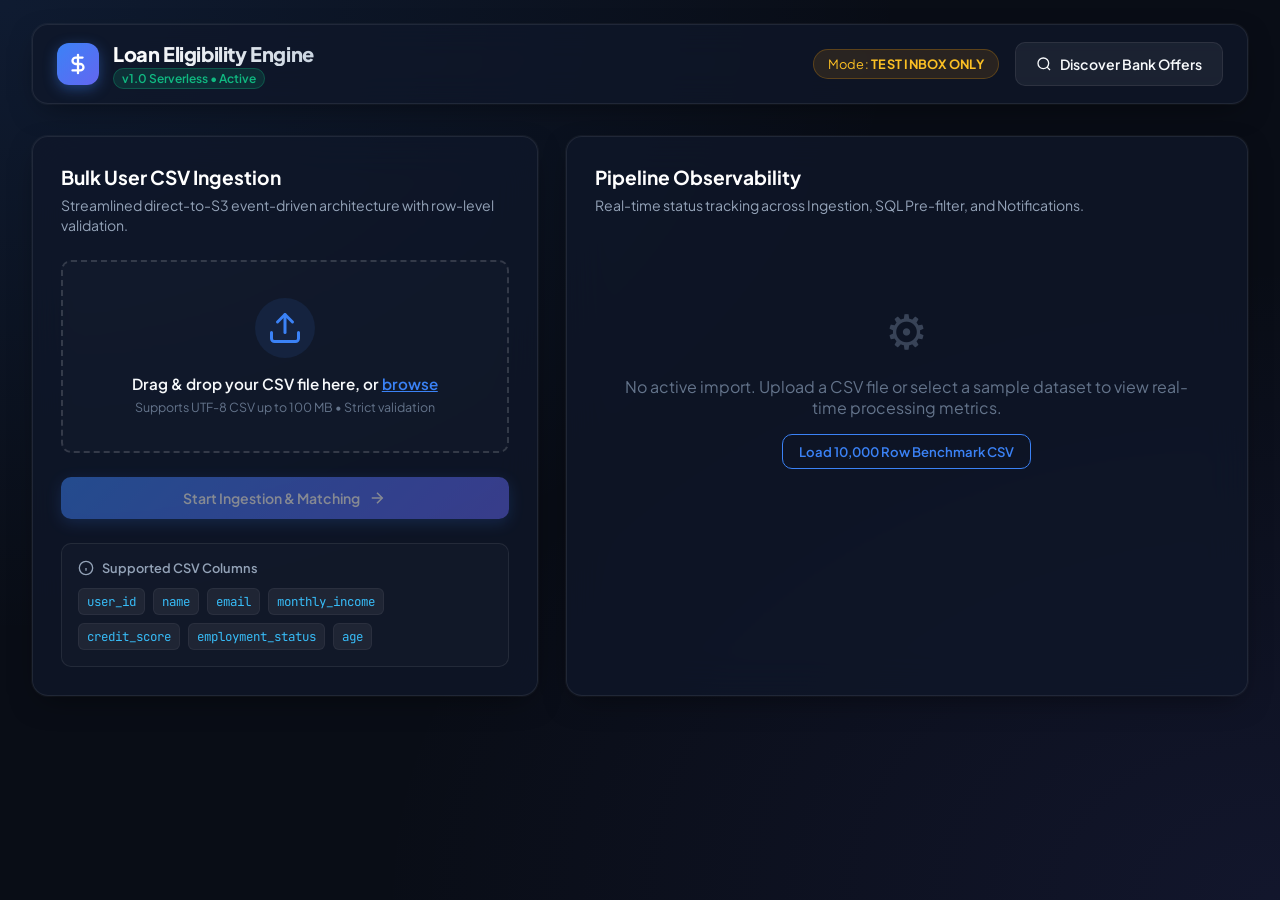
==== frontend/index.html @ fc5e6b9b "feat(frontend): responsive CSV upload UI with drag-and-drop and realtime pipeline observability" ====
<!DOCTYPE html>
<html lang="en">
<head>
    <meta charset="UTF-8">
    <meta name="viewport" content="width=device-width, initial-scale=1.0">
    <title>Loan Eligibility Engine | Bulk Ingestion & Matching</title>
    <meta name="description" content="High-performance, event-driven personal loan eligibility engine with automated discovery and SQL pre-filtering.">
    <link rel="preconnect" href="https://fonts.googleapis.com">
    <link rel="preconnect" href="https://fonts.gstatic.com" crossorigin>
    <link href="https://fonts.googleapis.com/css2?family=Plus+Jakarta+Sans:wght@400;500;600;700;800&family=JetBrains+Mono:wght@400;500;600&display=swap" rel="stylesheet">
    <link rel="stylesheet" href="styles.css">
</head>
<body>
    <div class="app-layout">
        <!-- Top Navigation Bar -->
        <header class="navbar">
            <div class="brand">
                <div class="logo-icon">
                    <svg width="22" height="22" viewBox="0 0 24 24" fill="none" stroke="currentColor" stroke-width="2.5" stroke-linecap="round" stroke-linejoin="round">
                        <path d="M12 2v20M17 5H9.5a3.5 3.5 0 0 0 0 7h5a3.5 3.5 0 0 1 0 7H6"/>
                    </svg>
                </div>
                <div class="brand-text">
                    <h1>Loan Eligibility Engine</h1>
                    <span class="badge live-badge">v1.0 Serverless &bull; Active</span>
                </div>
            </div>
            <div class="nav-controls">
                <span class="delivery-pill">Mode: <strong>TEST INBOX ONLY</strong></span>
                <button id="btnDiscoverProducts" class="btn btn-secondary">
                    <svg width="16" height="16" viewBox="0 0 24 24" fill="none" stroke="currentColor" stroke-width="2">
                        <circle cx="11" cy="11" r="8"></circle>
                        <line x1="21" y1="21" x2="16.65" y2="16.65"></line>
                    </svg>
                    Discover Bank Offers
                </button>
            </div>
        </header>

        <!-- Main Content Grid -->
        <main class="content-container">
            <!-- Left Column: Bulk Upload & Schema Info -->
            <section class="card upload-card">
                <div class="card-header">
                    <h2>Bulk User CSV Ingestion</h2>
                    <p class="subtitle">Streamlined direct-to-S3 event-driven architecture with row-level validation.</p>
                </div>

                <!-- Dropzone / File Picker -->
                <div id="dropZone" class="dropzone">
                    <input type="file" id="csvFileInput" accept=".csv" class="file-input-hidden">
                    <div class="dropzone-content">
                        <div class="upload-icon-wrapper">
                            <svg width="36" height="36" viewBox="0 0 24 24" fill="none" stroke="currentColor" stroke-width="2" stroke-linecap="round" stroke-linejoin="round">
                                <path d="M21 15v4a2 2 0 0 1-2 2H5a2 2 0 0 1-2-2v-4"/>
                                <polyline points="17 8 12 3 7 8"/>
                                <line x1="12" y1="3" x2="12" y2="15"/>
                            </svg>
                        </div>
                        <p class="drop-text">Drag & drop your CSV file here, or <span class="browse-link">browse</span></p>
                        <p class="file-limits">Supports UTF-8 CSV up to 100 MB &bull; Strict validation</p>
                    </div>
                </div>

                <!-- Selected File Display -->
                <div id="selectedFileContainer" class="selected-file-box hidden">
                    <div class="file-details">
                        <span class="file-icon">&#128196;</span>
                        <div class="file-meta">
                            <span id="selectedFileName" class="file-name">filename.csv</span>
                            <span id="selectedFileSize" class="file-size">0 KB</span>
                        </div>
                    </div>
                    <button id="btnRemoveFile" class="btn-icon" title="Remove file">&times;</button>
                </div>

                <!-- Upload Action & Progress -->
                <div class="upload-actions">
                    <button id="btnUpload" class="btn btn-primary" disabled>
                        <span>Start Ingestion & Matching</span>
                        <svg width="18" height="18" viewBox="0 0 24 24" fill="none" stroke="currentColor" stroke-width="2">
                            <line x1="5" y1="12" x2="19" y2="12"></line>
                            <polyline points="12 5 19 12 12 19"></polyline>
                        </svg>
                    </button>
                </div>

                <!-- Progress Bar -->
                <div id="progressWrapper" class="progress-wrapper hidden">
                    <div class="progress-bar-bg">
                        <div id="progressBar" class="progress-bar-fill" style="width: 0%;"></div>
                    </div>
                    <span id="progressLabel" class="progress-label">Uploading to S3 (0%)...</span>
                </div>

                <!-- Supported Columns Reference -->
                <div class="schema-info-box">
                    <div class="schema-title">
                        <svg width="16" height="16" viewBox="0 0 24 24" fill="none" stroke="currentColor" stroke-width="2"><circle cx="12" cy="12" r="10"></circle><line x1="12" y1="16" x2="12" y2="12"></line><line x1="12" y1="8" x2="12.01" y2="8"></line></svg>
                        <span>Supported CSV Columns</span>
                    </div>
                    <div class="schema-tags">
                        <code>user_id</code>
                        <code>name</code>
                        <code>email</code>
                        <code>monthly_income</code>
                        <code>credit_score</code>
                        <code>employment_status</code>
                        <code>age</code>
                    </div>
                </div>
            </section>

            <!-- Right Column: Status & Realtime Pipeline Funnel -->
            <section class="card status-card">
                <div class="card-header">
                    <h2>Pipeline Observability</h2>
                    <p class="subtitle">Real-time status tracking across Ingestion, SQL Pre-filter, and Notifications.</p>
                </div>

                <!-- Empty State -->
                <div id="emptyStatusState" class="empty-state">
                    <div class="empty-icon">&#9881;</div>
                    <p>No active import. Upload a CSV file or select a sample dataset to view real-time processing metrics.</p>
                    <button id="btnLoadSample" class="btn btn-outline">Load 10,000 Row Benchmark CSV</button>
                </div>

                <!-- Active Import View -->
                <div id="activeImportView" class="active-import-view hidden">
                    <!-- Import Header -->
                    <div class="import-id-bar">
                        <div>
                            <span class="label">IMPORT ID</span>
                            <span id="displayImportId" class="mono-id">--</span>
                        </div>
                        <div id="statusBadge" class="status-pill status-created">CREATED</div>
                    </div>

                    <!-- Metrics Stats Grid -->
                    <div class="stats-grid">
                        <div class="stat-box">
                            <span class="stat-number" id="statTotalRows">0</span>
                            <span class="stat-label">Total Rows</span>
                        </div>
                        <div class="stat-box success">
                            <span class="stat-number" id="statAcceptedRows">0</span>
                            <span class="stat-label">Accepted</span>
                        </div>
                        <div class="stat-box danger">
                            <span class="stat-number" id="statRejectedRows">0</span>
                            <span class="stat-label">Rejected</span>
                        </div>
                        <div class="stat-box highlight">
                            <span class="stat-number" id="statMatchesFound">0</span>
                            <span class="stat-label">Matches</span>
                        </div>
                    </div>

                    <!-- Pipeline Stages Progression -->
                    <div class="pipeline-flow">
                        <div class="stage-step" id="stageUpload">
                            <div class="step-circle">&#10003;</div>
                            <span class="step-label">Upload to S3</span>
                        </div>
                        <div class="flow-line"></div>
                        <div class="stage-step" id="stageIngest">
                            <div class="step-circle">2</div>
                            <span class="step-label">Async Ingestion</span>
                        </div>
                        <div class="flow-line"></div>
                        <div class="stage-step" id="stageMatching">
                            <div class="step-circle">3</div>
                            <span class="step-label">SQL Pre-filter</span>
                        </div>
                        <div class="flow-line"></div>
                        <div class="stage-step" id="stageNotify">
                            <div class="step-circle">4</div>
                            <span class="step-label">Test SES Dispatch</span>
                        </div>
                    </div>

                    <!-- Optimization Funnel Stats Box -->
                    <div id="funnelMetricsBox" class="funnel-box hidden">
                        <div class="funnel-header">
                            <h4>Optimization Treasure Hunt Funnel</h4>
                            <span class="funnel-badge" id="funnelReductionPct">0% Candidate Reduction</span>
                        </div>
                        <div class="funnel-stats-row">
                            <div>Theoretical Pairs: <strong id="funnelTheoretical">0</strong></div>
                            <div>PostgreSQL Pre-filtered: <strong id="funnelFiltered">0</strong></div>
                            <div>LLM Calls Avoided: <strong id="funnelAvoided">0</strong></div>
                        </div>
                    </div>

                    <!-- Recent Matches Table -->
                    <div class="matches-table-wrapper">
                        <h4>Confirmed Indicative Matches</h4>
                        <div class="table-scroll">
                            <table class="data-table" id="matchesTable">
                                <thead>
                                    <tr>
                                        <th>Product Name</th>
                                        <th>Bank / Source</th>
                                        <th>Rate Range</th>
                                        <th>Criteria Met</th>
                                    </tr>
                                </thead>
                                <tbody id="matchesTableBody">
                                    <tr>
                                        <td colspan="4" class="empty-table-row">No matches recorded yet.</td>
                                    </tr>
                                </tbody>
                            </table>
                        </div>
                    </div>
                </div>
            </section>
        </main>

        <!-- Notification Toast Container -->
        <div id="toastContainer" class="toast-container"></div>
    </div>

    <script src="app.js"></script>
</body>
</html>
---- frontend/styles.css ----
:root {
    --bg-primary: #090d16;
    --bg-secondary: #0f172a;
    --bg-card: rgba(15, 23, 42, 0.75);
    --border-color: rgba(255, 255, 255, 0.08);
    --border-hover: rgba(255, 255, 255, 0.16);
    --text-primary: #f8fafc;
    --text-secondary: #94a3b8;
    --text-muted: #64748b;
    --accent-blue: #3b82f6;
    --accent-indigo: #6366f1;
    --accent-teal: #14b8a6;
    --accent-emerald: #10b981;
    --accent-amber: #f59e0b;
    --accent-rose: #f43f5e;
    --font-sans: 'Plus Jakarta Sans', -apple-system, BlinkMacSystemFont, sans-serif;
    --font-mono: 'JetBrains Mono', monospace;
    --radius-lg: 16px;
    --radius-md: 10px;
    --radius-sm: 6px;
    --shadow-card: 0 10px 30px -10px rgba(0, 0, 0, 0.5), 0 0 1px 1px rgba(255, 255, 255, 0.05);
}

* {
    margin: 0;
    padding: 0;
    box-sizing: border-box;
}

body {
    background-color: var(--bg-primary);
    background-image: 
        radial-gradient(at 0% 0%, rgba(59, 130, 246, 0.12) 0px, transparent 50%),
        radial-gradient(at 100% 100%, rgba(99, 102, 241, 0.1) 0px, transparent 50%);
    color: var(--text-primary);
    font-family: var(--font-sans);
    min-height: 100vh;
    display: flex;
    flex-direction: column;
    -webkit-font-smoothing: antialiased;
}

.app-layout {
    width: 100%;
    max-width: 1400px;
    margin: 0 auto;
    padding: 24px 32px;
    display: flex;
    flex-direction: column;
    gap: 32px;
}

/* Navbar */
.navbar {
    display: flex;
    justify-content: space-between;
    align-items: center;
    padding: 16px 24px;
    background: var(--bg-card);
    backdrop-filter: blur(16px);
    border: 1px solid var(--border-color);
    border-radius: var(--radius-lg);
    box-shadow: var(--shadow-card);
}

.brand {
    display: flex;
    align-items: center;
    gap: 14px;
}

.logo-icon {
    width: 42px;
    height: 42px;
    border-radius: 12px;
    background: linear-gradient(135deg, var(--accent-blue), var(--accent-indigo));
    display: flex;
    align-items: center;
    justify-content: center;
    color: #ffffff;
    box-shadow: 0 4px 14px rgba(59, 130, 246, 0.4);
}

.brand-text h1 {
    font-size: 1.25rem;
    font-weight: 800;
    letter-spacing: -0.02em;
    background: linear-gradient(to right, #ffffff, #cbd5e1);
    -webkit-background-clip: text;
    -webkit-text-fill-color: transparent;
}

.badge {
    font-size: 0.75rem;
    font-weight: 600;
    padding: 2px 8px;
    border-radius: 20px;
}

.live-badge {
    background: rgba(16, 185, 129, 0.15);
    color: var(--accent-emerald);
    border: 1px solid rgba(16, 185, 129, 0.3);
}

.nav-controls {
    display: flex;
    align-items: center;
    gap: 16px;
}

.delivery-pill {
    font-size: 0.8rem;
    background: rgba(245, 158, 11, 0.12);
    color: #fbbf24;
    padding: 6px 14px;
    border-radius: 20px;
    border: 1px solid rgba(245, 158, 11, 0.25);
    letter-spacing: 0.02em;
}

/* Grid Layout */
.content-container {
    display: grid;
    grid-template-columns: 1fr 1.35fr;
    gap: 28px;
}

@media (max-width: 1024px) {
    .content-container {
        grid-template-columns: 1fr;
    }
}

/* Cards */
.card {
    background: var(--bg-card);
    backdrop-filter: blur(20px);
    border: 1px solid var(--border-color);
    border-radius: var(--radius-lg);
    padding: 28px;
    box-shadow: var(--shadow-card);
    display: flex;
    flex-direction: column;
    gap: 24px;
}

.card-header h2 {
    font-size: 1.2rem;
    font-weight: 700;
    color: #ffffff;
    margin-bottom: 6px;
}

.subtitle {
    font-size: 0.88rem;
    color: var(--text-secondary);
    line-height: 1.45;
}

/* Dropzone */
.dropzone {
    border: 2px dashed rgba(255, 255, 255, 0.15);
    border-radius: var(--radius-md);
    padding: 36px 20px;
    text-align: center;
    background: rgba(255, 255, 255, 0.015);
    cursor: pointer;
    transition: all 0.25s ease;
}

.dropzone:hover, .dropzone.drag-active {
    border-color: var(--accent-blue);
    background: rgba(59, 130, 246, 0.05);
    transform: translateY(-2px);
}

.file-input-hidden {
    display: none;
}

.upload-icon-wrapper {
    width: 60px;
    height: 60px;
    margin: 0 auto 16px;
    border-radius: 50%;
    background: rgba(59, 130, 246, 0.1);
    color: var(--accent-blue);
    display: flex;
    align-items: center;
    justify-content: center;
}

.drop-text {
    font-size: 0.95rem;
    font-weight: 600;
    color: var(--text-primary);
    margin-bottom: 6px;
}

.browse-link {
    color: var(--accent-blue);
    text-decoration: underline;
}

.file-limits {
    font-size: 0.78rem;
    color: var(--text-muted);
}

/* Selected File Box */
.selected-file-box {
    display: flex;
    align-items: center;
    justify-content: space-between;
    padding: 12px 16px;
    background: rgba(255, 255, 255, 0.04);
    border: 1px solid var(--border-color);
    border-radius: var(--radius-md);
}

.file-details {
    display: flex;
    align-items: center;
    gap: 12px;
}

.file-icon {
    font-size: 1.5rem;
}

.file-meta {
    display: flex;
    flex-direction: column;
}

.file-name {
    font-size: 0.9rem;
    font-weight: 600;
    color: var(--text-primary);
}

.file-size {
    font-size: 0.75rem;
    color: var(--text-muted);
}

.btn-icon {
    background: transparent;
    border: none;
    color: var(--text-muted);
    font-size: 1.3rem;
    cursor: pointer;
    transition: color 0.2s;
}

.btn-icon:hover {
    color: var(--accent-rose);
}

/* Buttons */
.btn {
    display: inline-flex;
    align-items: center;
    justify-content: center;
    gap: 8px;
    font-family: var(--font-sans);
    font-size: 0.88rem;
    font-weight: 600;
    padding: 12px 20px;
    border-radius: var(--radius-md);
    border: none;
    cursor: pointer;
    transition: all 0.2s ease;
}

.btn-primary {
    background: linear-gradient(135deg, var(--accent-blue), var(--accent-indigo));
    color: #ffffff;
    box-shadow: 0 4px 15px rgba(59, 130, 246, 0.35);
    width: 100%;
}

.btn-primary:hover:not(:disabled) {
    box-shadow: 0 6px 20px rgba(59, 130, 246, 0.5);
    transform: translateY(-1px);
}

.btn-primary:disabled {
    opacity: 0.5;
    cursor: not-allowed;
}

.btn-secondary {
    background: rgba(255, 255, 255, 0.06);
    color: var(--text-primary);
    border: 1px solid var(--border-color);
}

.btn-secondary:hover {
    background: rgba(255, 255, 255, 0.1);
}

.btn-outline {
    background: transparent;
    border: 1px solid var(--accent-blue);
    color: var(--accent-blue);
    padding: 8px 16px;
    font-size: 0.82rem;
}

.btn-outline:hover {
    background: rgba(59, 130, 246, 0.1);
}

/* Progress Bar */
.progress-wrapper {
    display: flex;
    flex-direction: column;
    gap: 8px;
}

.progress-bar-bg {
    width: 100%;
    height: 8px;
    background: rgba(255, 255, 255, 0.08);
    border-radius: 4px;
    overflow: hidden;
}

.progress-bar-fill {
    height: 100%;
    background: linear-gradient(90deg, var(--accent-blue), var(--accent-teal));
    transition: width 0.3s ease;
}

.progress-label {
    font-size: 0.78rem;
    color: var(--text-secondary);
}

/* Schema Tags */
.schema-info-box {
    background: rgba(255, 255, 255, 0.02);
    border: 1px solid var(--border-color);
    border-radius: var(--radius-md);
    padding: 16px;
}

.schema-title {
    display: flex;
    align-items: center;
    gap: 8px;
    font-size: 0.8rem;
    font-weight: 600;
    color: var(--text-secondary);
    margin-bottom: 12px;
}

.schema-tags {
    display: flex;
    flex-wrap: wrap;
    gap: 8px;
}

.schema-tags code {
    font-family: var(--font-mono);
    font-size: 0.78rem;
    background: rgba(255, 255, 255, 0.06);
    color: #38bdf8;
    padding: 4px 8px;
    border-radius: var(--radius-sm);
    border: 1px solid rgba(255, 255, 255, 0.05);
}

/* Empty State */
.empty-state {
    display: flex;
    flex-direction: column;
    align-items: center;
    justify-content: center;
    padding: 60px 24px;
    text-align: center;
    gap: 16px;
    color: var(--text-muted);
}

.empty-icon {
    font-size: 3rem;
    opacity: 0.5;
}

/* Active Import View */
.import-id-bar {
    display: flex;
    justify-content: space-between;
    align-items: center;
    background: rgba(255, 255, 255, 0.03);
    padding: 12px 18px;
    border-radius: var(--radius-md);
    border: 1px solid var(--border-color);
}

.import-id-bar .label {
    font-size: 0.72rem;
    font-weight: 700;
    color: var(--text-muted);
    margin-right: 8px;
    letter-spacing: 0.05em;
}

.mono-id {
    font-family: var(--font-mono);
    font-size: 0.85rem;
    color: #f1f5f9;
}

.status-pill {
    font-size: 0.75rem;
    font-weight: 700;
    padding: 4px 10px;
    border-radius: 20px;
    text-transform: uppercase;
    letter-spacing: 0.04em;
}

.status-created { background: rgba(148, 163, 184, 0.2); color: #cbd5e1; }
.status-processing { background: rgba(59, 130, 246, 0.2); color: #60a5fa; }
.status-processed { background: rgba(16, 185, 129, 0.2); color: #34d399; }
.status-partial { background: rgba(245, 158, 11, 0.2); color: #fbbf24; }
.status-failed { background: rgba(244, 63, 94, 0.2); color: #fb7185; }

/* Stats Grid */
.stats-grid {
    display: grid;
    grid-template-columns: repeat(4, 1fr);
    gap: 12px;
}

.stat-box {
    background: rgba(255, 255, 255, 0.03);
    border: 1px solid var(--border-color);
    border-radius: var(--radius-md);
    padding: 14px;
    text-align: center;
    display: flex;
    flex-direction: column;
    gap: 4px;
}

.stat-number {
    font-size: 1.4rem;
    font-weight: 800;
    font-family: var(--font-mono);
    color: var(--text-primary);
}

.stat-box.success .stat-number { color: var(--accent-emerald); }
.stat-box.danger .stat-number { color: var(--accent-rose); }
.stat-box.highlight .stat-number { color: #38bdf8; }

.stat-label {
    font-size: 0.72rem;
    color: var(--text-muted);
    font-weight: 600;
    text-transform: uppercase;
}

/* Pipeline Flow */
.pipeline-flow {
    display: flex;
    align-items: center;
    justify-content: space-between;
    padding: 16px 8px;
}

.stage-step {
    display: flex;
    flex-direction: column;
    align-items: center;
    gap: 6px;
}

.step-circle {
    width: 32px;
    height: 32px;
    border-radius: 50%;
    background: rgba(255, 255, 255, 0.08);
    color: var(--text-muted);
    font-size: 0.85rem;
    font-weight: 700;
    display: flex;
    align-items: center;
    justify-content: center;
    transition: all 0.3s;
}

.stage-step.active .step-circle {
    background: var(--accent-blue);
    color: #ffffff;
    box-shadow: 0 0 12px rgba(59, 130, 246, 0.6);
}

.stage-step.completed .step-circle {
    background: var(--accent-emerald);
    color: #ffffff;
}

.step-label {
    font-size: 0.72rem;
    font-weight: 600;
    color: var(--text-secondary);
}

.flow-line {
    flex: 1;
    height: 2px;
    background: rgba(255, 255, 255, 0.08);
    margin: 0 8px;
    margin-bottom: 22px;
}

/* Funnel Metrics Box */
.funnel-box {
    background: linear-gradient(135deg, rgba(59, 130, 246, 0.08), rgba(99, 102, 241, 0.08));
    border: 1px solid rgba(59, 130, 246, 0.25);
    border-radius: var(--radius-md);
    padding: 16px;
    display: flex;
    flex-direction: column;
    gap: 12px;
}

.funnel-header {
    display: flex;
    justify-content: space-between;
    align-items: center;
}

.funnel-header h4 {
    font-size: 0.88rem;
    font-weight: 700;
    color: #93c5fd;
}

.funnel-badge {
    font-size: 0.75rem;
    font-weight: 700;
    background: rgba(16, 185, 129, 0.2);
    color: var(--accent-emerald);
    padding: 3px 8px;
    border-radius: 12px;
}

.funnel-stats-row {
    display: flex;
    justify-content: space-between;
    font-size: 0.8rem;
    color: var(--text-secondary);
}

.funnel-stats-row strong {
    color: #ffffff;
    font-family: var(--font-mono);
}

/* Matches Table */
.matches-table-wrapper h4 {
    font-size: 0.9rem;
    font-weight: 700;
    margin-bottom: 12px;
    color: var(--text-secondary);
}

.table-scroll {
    max-height: 260px;
    overflow-y: auto;
    border: 1px solid var(--border-color);
    border-radius: var(--radius-md);
}

.data-table {
    width: 100%;
    border-collapse: collapse;
    font-size: 0.82rem;
    text-align: left;
}

.data-table th {
    background: rgba(255, 255, 255, 0.04);
    padding: 10px 14px;
    color: var(--text-muted);
    font-weight: 600;
    position: sticky;
    top: 0;
    backdrop-filter: blur(8px);
}

.data-table td {
    padding: 10px 14px;
    border-top: 1px solid var(--border-color);
    color: var(--text-secondary);
}

.data-table tr:hover td {
    background: rgba(255, 255, 255, 0.02);
}

.empty-table-row {
    text-align: center;
    color: var(--text-muted);
    padding: 24px !important;
}

/* Toast Container */
.toast-container {
    position: fixed;
    bottom: 24px;
    right: 24px;
    display: flex;
    flex-direction: column;
    gap: 10px;
    z-index: 1000;
}

.toast {
    padding: 14px 20px;
    border-radius: var(--radius-md);
    background: var(--bg-secondary);
    color: #ffffff;
    font-size: 0.85rem;
    font-weight: 500;
    border-left: 4px solid var(--accent-blue);
    box-shadow: 0 10px 25px rgba(0, 0, 0, 0.5);
    animation: slideIn 0.25s ease-out;
}

.toast.toast-error { border-left-color: var(--accent-rose); }
.toast.toast-success { border-left-color: var(--accent-emerald); }

@keyframes slideIn {
    from { transform: translateX(100%); opacity: 0; }
    to { transform: translateX(0); opacity: 1; }
}

.hidden { display: none !important; }
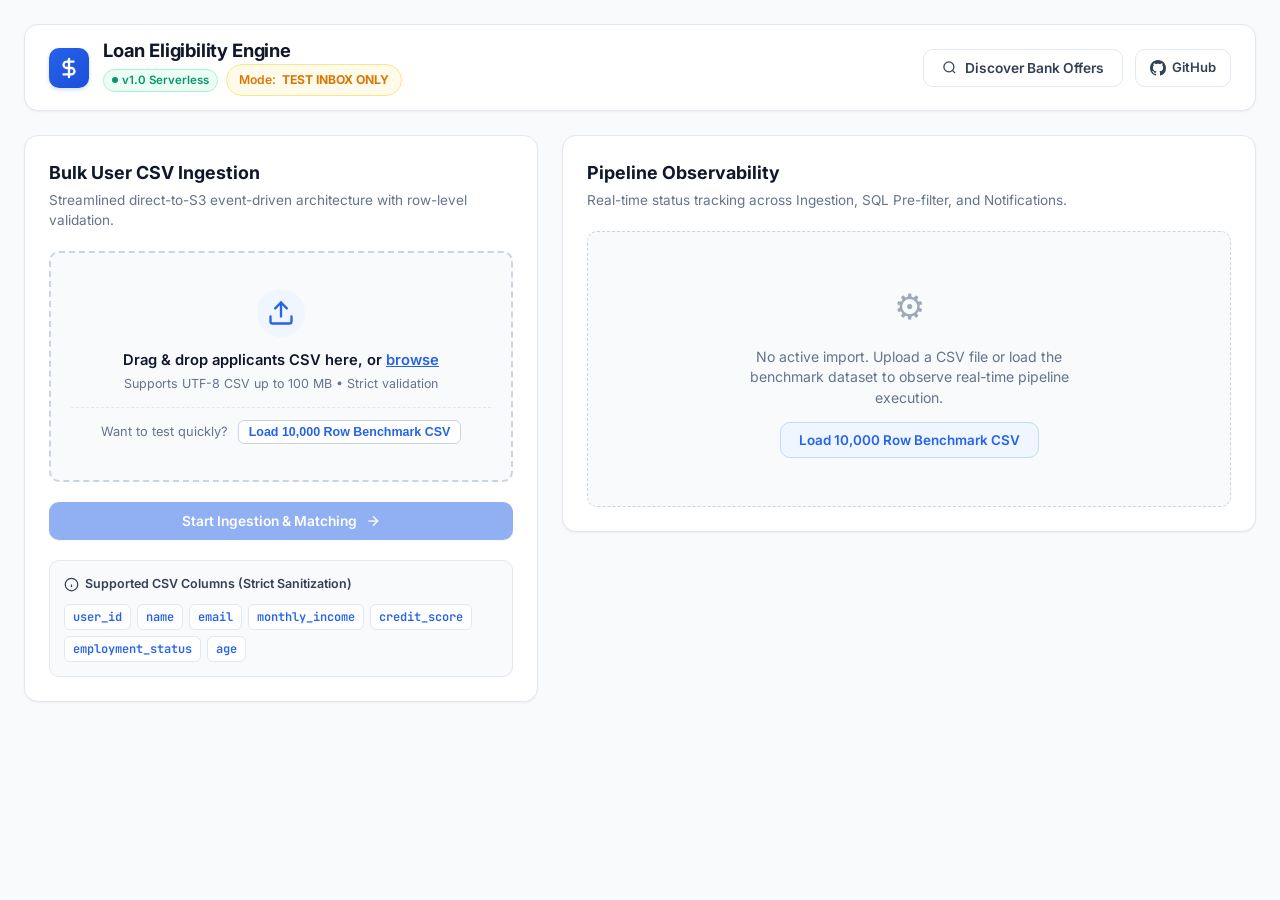
==== commit 342f499f: "feat(ui): simple, clean light theme with live product discovery modal and direct root pages serving" ====
--- a/frontend/index.html
+++ b/frontend/index.html
@@ -3,11 +3,11 @@
 <head>
     <meta charset="UTF-8">
     <meta name="viewport" content="width=device-width, initial-scale=1.0">
-    <title>Loan Eligibility Engine | Bulk Ingestion & Matching</title>
-    <meta name="description" content="High-performance, event-driven personal loan eligibility engine with automated discovery and SQL pre-filtering.">
+    <title>Loan Eligibility Engine | Automated Ingestion & Matching</title>
+    <meta name="description" content="High-performance, event-driven personal loan eligibility engine with automated discovery and PostgreSQL pre-filtering.">
     <link rel="preconnect" href="https://fonts.googleapis.com">
     <link rel="preconnect" href="https://fonts.gstatic.com" crossorigin>
-    <link href="https://fonts.googleapis.com/css2?family=Plus+Jakarta+Sans:wght@400;500;600;700;800&family=JetBrains+Mono:wght@400;500;600&display=swap" rel="stylesheet">
+    <link href="https://fonts.googleapis.com/css2?family=Inter:wght@400;500;600;700;800&family=JetBrains+Mono:wght@400;500;600&display=swap" rel="stylesheet">
     <link rel="stylesheet" href="styles.css">
 </head>
 <body>
@@ -22,18 +22,26 @@
                 </div>
                 <div class="brand-text">
                     <h1>Loan Eligibility Engine</h1>
-                    <span class="badge live-badge">v1.0 Serverless &bull; Active</span>
+                    <div class="brand-meta">
+                        <span class="badge live-badge">v1.0 Serverless</span>
+                        <span class="delivery-pill">Mode: <strong>TEST INBOX ONLY</strong></span>
+                    </div>
                 </div>
             </div>
             <div class="nav-controls">
-                <span class="delivery-pill">Mode: <strong>TEST INBOX ONLY</strong></span>
-                <button id="btnDiscoverProducts" class="btn btn-secondary">
-                    <svg width="16" height="16" viewBox="0 0 24 24" fill="none" stroke="currentColor" stroke-width="2">
+                <button id="btnDiscoverProducts" class="btn btn-secondary" title="View discovered bank loan offers">
+                    <svg width="15" height="15" viewBox="0 0 24 24" fill="none" stroke="currentColor" stroke-width="2">
                         <circle cx="11" cy="11" r="8"></circle>
                         <line x1="21" y1="21" x2="16.65" y2="16.65"></line>
                     </svg>
                     Discover Bank Offers
                 </button>
+                <a href="https://github.com/Mrinal98-py/loan-eligibility-engine" target="_blank" rel="noopener noreferrer" class="nav-link-btn" title="View source repository on GitHub">
+                    <svg width="16" height="16" viewBox="0 0 24 24" fill="currentColor">
+                        <path d="M12 0C5.37 0 0 5.37 0 12c0 5.31 3.435 9.795 8.205 11.385.6.105.825-.255.825-.57 0-.285-.015-1.23-.015-2.235-3.015.555-3.795-.735-4.035-1.41-.135-.345-.72-1.41-1.23-1.695-.42-.225-1.02-.78-.015-.795.945-.015 1.62.87 1.845 1.23 1.08 1.815 2.805 1.305 3.495.99.105-.78.42-1.305.765-1.605-2.67-.3-5.46-1.335-5.46-5.925 0-1.305.465-2.385 1.23-3.225-.12-.3-.54-1.53.12-3.18 0 0 1.005-.315 3.3 1.23.96-.27 1.98-.405 3-.405s2.04.135 3 .405c2.295-1.56 3.3-1.23 3.3-1.23.66 1.65.24 2.88.12 3.18.765.84 1.23 1.905 1.23 3.225 0 4.605-2.805 5.625-5.475 5.925.435.375.81 1.095.81 2.22 0 1.605-.015 2.895-.015 3.3 0 .315.225.69.825.57A12.02 12.02 0 0024 12c0-6.63-5.37-12-12-12z"/>
+                    </svg>
+                    GitHub
+                </a>
             </div>
         </header>
 
@@ -51,14 +59,18 @@
                     <input type="file" id="csvFileInput" accept=".csv" class="file-input-hidden">
                     <div class="dropzone-content">
                         <div class="upload-icon-wrapper">
-                            <svg width="36" height="36" viewBox="0 0 24 24" fill="none" stroke="currentColor" stroke-width="2" stroke-linecap="round" stroke-linejoin="round">
+                            <svg width="28" height="28" viewBox="0 0 24 24" fill="none" stroke="currentColor" stroke-width="2" stroke-linecap="round" stroke-linejoin="round">
                                 <path d="M21 15v4a2 2 0 0 1-2 2H5a2 2 0 0 1-2-2v-4"/>
                                 <polyline points="17 8 12 3 7 8"/>
                                 <line x1="12" y1="3" x2="12" y2="15"/>
                             </svg>
                         </div>
-                        <p class="drop-text">Drag & drop your CSV file here, or <span class="browse-link">browse</span></p>
+                        <p class="drop-text">Drag & drop applicants CSV here, or <span class="browse-link">browse</span></p>
                         <p class="file-limits">Supports UTF-8 CSV up to 100 MB &bull; Strict validation</p>
+                        <div class="quick-load-hint">
+                            Want to test quickly?
+                            <button type="button" id="btnQuickSample" class="btn-inline-sample">Load 10,000 Row Benchmark CSV</button>
+                        </div>
                     </div>
                 </div>
 
@@ -78,7 +90,7 @@
                 <div class="upload-actions">
                     <button id="btnUpload" class="btn btn-primary" disabled>
                         <span>Start Ingestion & Matching</span>
-                        <svg width="18" height="18" viewBox="0 0 24 24" fill="none" stroke="currentColor" stroke-width="2">
+                        <svg width="16" height="16" viewBox="0 0 24 24" fill="none" stroke="currentColor" stroke-width="2">
                             <line x1="5" y1="12" x2="19" y2="12"></line>
                             <polyline points="12 5 19 12 12 19"></polyline>
                         </svg>
@@ -96,8 +108,8 @@
                 <!-- Supported Columns Reference -->
                 <div class="schema-info-box">
                     <div class="schema-title">
-                        <svg width="16" height="16" viewBox="0 0 24 24" fill="none" stroke="currentColor" stroke-width="2"><circle cx="12" cy="12" r="10"></circle><line x1="12" y1="16" x2="12" y2="12"></line><line x1="12" y1="8" x2="12.01" y2="8"></line></svg>
-                        <span>Supported CSV Columns</span>
+                        <svg width="15" height="15" viewBox="0 0 24 24" fill="none" stroke="currentColor" stroke-width="2"><circle cx="12" cy="12" r="10"></circle><line x1="12" y1="16" x2="12" y2="12"></line><line x1="12" y1="8" x2="12.01" y2="8"></line></svg>
+                        <span>Supported CSV Columns (Strict Sanitization)</span>
                     </div>
                     <div class="schema-tags">
                         <code>user_id</code>
@@ -121,7 +133,7 @@
                 <!-- Empty State -->
                 <div id="emptyStatusState" class="empty-state">
                     <div class="empty-icon">&#9881;</div>
-                    <p>No active import. Upload a CSV file or select a sample dataset to view real-time processing metrics.</p>
+                    <p>No active import. Upload a CSV file or load the benchmark dataset to observe real-time pipeline execution.</p>
                     <button id="btnLoadSample" class="btn btn-outline">Load 10,000 Row Benchmark CSV</button>
                 </div>
 
@@ -160,22 +172,22 @@
                     <div class="pipeline-flow">
                         <div class="stage-step" id="stageUpload">
                             <div class="step-circle">&#10003;</div>
-                            <span class="step-label">Upload to S3</span>
+                            <span class="step-label">1. S3 Upload</span>
                         </div>
                         <div class="flow-line"></div>
                         <div class="stage-step" id="stageIngest">
                             <div class="step-circle">2</div>
-                            <span class="step-label">Async Ingestion</span>
+                            <span class="step-label">2. Ingest</span>
                         </div>
                         <div class="flow-line"></div>
                         <div class="stage-step" id="stageMatching">
                             <div class="step-circle">3</div>
-                            <span class="step-label">SQL Pre-filter</span>
+                            <span class="step-label">3. SQL Filter</span>
                         </div>
                         <div class="flow-line"></div>
                         <div class="stage-step" id="stageNotify">
                             <div class="step-circle">4</div>
-                            <span class="step-label">Test SES Dispatch</span>
+                            <span class="step-label">4. Test SES</span>
                         </div>
                     </div>
 
@@ -192,9 +204,12 @@
                         </div>
                     </div>
 
-                    <!-- Recent Matches Table -->
+                    <!-- Confirmed Matches Table -->
                     <div class="matches-table-wrapper">
-                        <h4>Confirmed Indicative Matches</h4>
+                        <div class="matches-table-header">
+                            <h4>Confirmed Indicative Matches</h4>
+                            <input type="text" id="tableFilterInput" class="table-filter-input" placeholder="Filter by product/bank...">
+                        </div>
                         <div class="table-scroll">
                             <table class="data-table" id="matchesTable">
                                 <thead>
@@ -217,6 +232,22 @@
             </section>
         </main>
 
+        <!-- Discovered Loan Products Modal -->
+        <div id="productsModal" class="modal-backdrop hidden">
+            <div class="modal-card">
+                <div class="modal-header">
+                    <h3>Discovered Bank Loan Products (Workflow A)</h3>
+                    <button id="btnCloseModal" class="btn-icon" title="Close modal">&times;</button>
+                </div>
+                <div class="modal-body">
+                    <p class="subtitle">Personal loan products extracted with verbatim provenance from public banking portals:</p>
+                    <div class="products-grid" id="productsModalGrid">
+                        <!-- Populated by JavaScript -->
+                    </div>
+                </div>
+            </div>
+        </div>
+
         <!-- Notification Toast Container -->
         <div id="toastContainer" class="toast-container"></div>
     </div>
--- a/frontend/styles.css
+++ b/frontend/styles.css
@@ -1,24 +1,47 @@
 :root {
-    --bg-primary: #090d16;
-    --bg-secondary: #0f172a;
-    --bg-card: rgba(15, 23, 42, 0.75);
-    --border-color: rgba(255, 255, 255, 0.08);
-    --border-hover: rgba(255, 255, 255, 0.16);
-    --text-primary: #f8fafc;
-    --text-secondary: #94a3b8;
+    --bg-page: #f8fafc;
+    --bg-card: #ffffff;
+    --bg-muted: #f1f5f9;
+    --bg-subtle: #f8fafc;
+    --border-subtle: #e2e8f0;
+    --border-strong: #cbd5e1;
+    --border-focus: #3b82f6;
+
+    --text-primary: #0f172a;
+    --text-secondary: #334155;
     --text-muted: #64748b;
-    --accent-blue: #3b82f6;
-    --accent-indigo: #6366f1;
-    --accent-teal: #14b8a6;
-    --accent-emerald: #10b981;
-    --accent-amber: #f59e0b;
-    --accent-rose: #f43f5e;
-    --font-sans: 'Plus Jakarta Sans', -apple-system, BlinkMacSystemFont, sans-serif;
-    --font-mono: 'JetBrains Mono', monospace;
-    --radius-lg: 16px;
+    --text-light: #94a3b8;
+
+    --primary: #2563eb;
+    --primary-hover: #1d4ed8;
+    --primary-light: #eff6ff;
+    --primary-border: #bfdbfe;
+
+    --success: #059669;
+    --success-hover: #047857;
+    --success-light: #ecfdf5;
+    --success-border: #a7f3d0;
+
+    --warning: #d97706;
+    --warning-light: #fffbeb;
+    --warning-border: #fde68a;
+
+    --danger: #dc2626;
+    --danger-light: #fef2f2;
+    --danger-border: #fecaca;
+
+    --font-sans: 'Inter', -apple-system, BlinkMacSystemFont, 'Segoe UI', Roboto, Helvetica, Arial, sans-serif;
+    --font-mono: 'JetBrains Mono', ui-monospace, SFMono-Regular, Menlo, Monaco, Consolas, monospace;
+
+    --radius-sm: 6px;
     --radius-md: 10px;
-    --radius-sm: 6px;
-    --shadow-card: 0 10px 30px -10px rgba(0, 0, 0, 0.5), 0 0 1px 1px rgba(255, 255, 255, 0.05);
+    --radius-lg: 14px;
+    --radius-full: 9999px;
+
+    --shadow-xs: 0 1px 2px 0 rgba(0, 0, 0, 0.05);
+    --shadow-sm: 0 1px 3px 0 rgba(0, 0, 0, 0.06), 0 1px 2px -1px rgba(0, 0, 0, 0.06);
+    --shadow-md: 0 4px 6px -1px rgba(0, 0, 0, 0.07), 0 2px 4px -2px rgba(0, 0, 0, 0.05);
+    --shadow-lg: 0 10px 15px -3px rgba(0, 0, 0, 0.08), 0 4px 6px -4px rgba(0, 0, 0, 0.04);
 }
 
 * {
@@ -28,26 +51,24 @@
 }
 
 body {
-    background-color: var(--bg-primary);
-    background-image: 
-        radial-gradient(at 0% 0%, rgba(59, 130, 246, 0.12) 0px, transparent 50%),
-        radial-gradient(at 100% 100%, rgba(99, 102, 241, 0.1) 0px, transparent 50%);
+    background-color: var(--bg-page);
     color: var(--text-primary);
     font-family: var(--font-sans);
     min-height: 100vh;
     display: flex;
     flex-direction: column;
     -webkit-font-smoothing: antialiased;
+    line-height: 1.5;
 }
 
 .app-layout {
     width: 100%;
-    max-width: 1400px;
+    max-width: 1360px;
     margin: 0 auto;
-    padding: 24px 32px;
-    display: flex;
-    flex-direction: column;
-    gap: 32px;
+    padding: 24px;
+    display: flex;
+    flex-direction: column;
+    gap: 24px;
 }
 
 /* Navbar */
@@ -55,12 +76,11 @@
     display: flex;
     justify-content: space-between;
     align-items: center;
-    padding: 16px 24px;
+    padding: 14px 24px;
     background: var(--bg-card);
-    backdrop-filter: blur(16px);
-    border: 1px solid var(--border-color);
+    border: 1px solid var(--border-subtle);
     border-radius: var(--radius-lg);
-    box-shadow: var(--shadow-card);
+    box-shadow: var(--shadow-xs);
 }
 
 .brand {
@@ -70,60 +90,102 @@
 }
 
 .logo-icon {
-    width: 42px;
-    height: 42px;
-    border-radius: 12px;
-    background: linear-gradient(135deg, var(--accent-blue), var(--accent-indigo));
+    width: 40px;
+    height: 40px;
+    border-radius: var(--radius-md);
+    background: linear-gradient(135deg, #2563eb, #1d4ed8);
     display: flex;
     align-items: center;
     justify-content: center;
     color: #ffffff;
-    box-shadow: 0 4px 14px rgba(59, 130, 246, 0.4);
+    box-shadow: 0 2px 4px rgba(37, 99, 235, 0.2);
 }
 
 .brand-text h1 {
-    font-size: 1.25rem;
-    font-weight: 800;
-    letter-spacing: -0.02em;
-    background: linear-gradient(to right, #ffffff, #cbd5e1);
-    -webkit-background-clip: text;
-    -webkit-text-fill-color: transparent;
+    font-size: 1.15rem;
+    font-weight: 700;
+    color: var(--text-primary);
+    letter-spacing: -0.01em;
+    line-height: 1.2;
+}
+
+.brand-meta {
+    display: flex;
+    align-items: center;
+    gap: 8px;
+    margin-top: 3px;
 }
 
 .badge {
-    font-size: 0.75rem;
+    font-size: 0.72rem;
     font-weight: 600;
     padding: 2px 8px;
-    border-radius: 20px;
+    border-radius: var(--radius-full);
+    display: inline-flex;
+    align-items: center;
+    gap: 4px;
 }
 
 .live-badge {
-    background: rgba(16, 185, 129, 0.15);
-    color: var(--accent-emerald);
-    border: 1px solid rgba(16, 185, 129, 0.3);
+    background: var(--success-light);
+    color: var(--success);
+    border: 1px solid var(--success-border);
+}
+
+.live-badge::before {
+    content: "";
+    width: 6px;
+    height: 6px;
+    border-radius: 50%;
+    background: var(--success);
 }
 
 .nav-controls {
     display: flex;
     align-items: center;
-    gap: 16px;
+    gap: 12px;
 }
 
 .delivery-pill {
-    font-size: 0.8rem;
-    background: rgba(245, 158, 11, 0.12);
-    color: #fbbf24;
-    padding: 6px 14px;
-    border-radius: 20px;
-    border: 1px solid rgba(245, 158, 11, 0.25);
-    letter-spacing: 0.02em;
-}
-
-/* Grid Layout */
+    font-size: 0.76rem;
+    background: var(--warning-light);
+    color: var(--warning);
+    padding: 6px 12px;
+    border-radius: var(--radius-full);
+    border: 1px solid var(--warning-border);
+    font-weight: 600;
+    display: flex;
+    align-items: center;
+    gap: 6px;
+}
+
+.nav-link-btn {
+    display: inline-flex;
+    align-items: center;
+    gap: 6px;
+    font-size: 0.82rem;
+    font-weight: 600;
+    color: var(--text-secondary);
+    text-decoration: none;
+    padding: 8px 14px;
+    border-radius: var(--radius-md);
+    border: 1px solid var(--border-subtle);
+    background: var(--bg-card);
+    transition: all 0.15s ease;
+}
+
+.nav-link-btn:hover {
+    background: var(--bg-muted);
+    border-color: var(--border-strong);
+    color: var(--text-primary);
+}
+
+/* Content Container Grid */
 .content-container {
     display: grid;
     grid-template-columns: 1fr 1.35fr;
-    gap: 28px;
+    gap: 24px;
+    align-items: start;
 }
 
 @media (max-width: 1024px) {
@@ -132,47 +194,45 @@
     }
 }
 
-/* Cards */
+/* Card */
 .card {
     background: var(--bg-card);
-    backdrop-filter: blur(20px);
-    border: 1px solid var(--border-color);
+    border: 1px solid var(--border-subtle);
     border-radius: var(--radius-lg);
-    padding: 28px;
-    box-shadow: var(--shadow-card);
-    display: flex;
-    flex-direction: column;
-    gap: 24px;
+    padding: 24px;
+    box-shadow: var(--shadow-xs);
+    display: flex;
+    flex-direction: column;
+    gap: 20px;
 }
 
 .card-header h2 {
-    font-size: 1.2rem;
-    font-weight: 700;
-    color: #ffffff;
-    margin-bottom: 6px;
+    font-size: 1.12rem;
+    font-weight: 700;
+    color: var(--text-primary);
+    margin-bottom: 4px;
 }
 
 .subtitle {
-    font-size: 0.88rem;
-    color: var(--text-secondary);
+    font-size: 0.85rem;
+    color: var(--text-muted);
     line-height: 1.45;
 }
 
 /* Dropzone */
 .dropzone {
-    border: 2px dashed rgba(255, 255, 255, 0.15);
+    border: 2px dashed var(--border-strong);
     border-radius: var(--radius-md);
     padding: 36px 20px;
     text-align: center;
-    background: rgba(255, 255, 255, 0.015);
+    background: var(--bg-subtle);
     cursor: pointer;
-    transition: all 0.25s ease;
+    transition: all 0.2s ease;
 }
 
 .dropzone:hover, .dropzone.drag-active {
-    border-color: var(--accent-blue);
-    background: rgba(59, 130, 246, 0.05);
-    transform: translateY(-2px);
+    border-color: var(--primary);
+    background: var(--primary-light);
 }
 
 .file-input-hidden {
@@ -180,32 +240,59 @@
 }
 
 .upload-icon-wrapper {
-    width: 60px;
-    height: 60px;
-    margin: 0 auto 16px;
+    width: 48px;
+    height: 48px;
+    margin: 0 auto 12px;
     border-radius: 50%;
-    background: rgba(59, 130, 246, 0.1);
-    color: var(--accent-blue);
+    background: var(--primary-light);
+    color: var(--primary);
     display: flex;
     align-items: center;
     justify-content: center;
 }
 
 .drop-text {
-    font-size: 0.95rem;
-    font-weight: 600;
-    color: var(--text-primary);
-    margin-bottom: 6px;
+    font-size: 0.92rem;
+    font-weight: 600;
+    color: var(--text-primary);
+    margin-bottom: 4px;
 }
 
 .browse-link {
-    color: var(--accent-blue);
+    color: var(--primary);
     text-decoration: underline;
 }
 
 .file-limits {
     font-size: 0.78rem;
     color: var(--text-muted);
+    margin-top: 4px;
+}
+
+.quick-load-hint {
+    margin-top: 14px;
+    padding-top: 12px;
+    border-top: 1px dashed var(--border-subtle);
+    font-size: 0.8rem;
+    color: var(--text-muted);
+}
+
+.btn-inline-sample {
+    background: #ffffff;
+    border: 1px solid var(--border-strong);
+    color: var(--primary);
+    font-size: 0.78rem;
+    font-weight: 600;
+    padding: 4px 10px;
+    border-radius: var(--radius-sm);
+    cursor: pointer;
+    margin-left: 6px;
+    transition: all 0.15s ease;
+}
+
+.btn-inline-sample:hover {
+    background: var(--primary-light);
+    border-color: var(--primary);
 }
 
 /* Selected File Box */
@@ -213,9 +300,9 @@
     display: flex;
     align-items: center;
     justify-content: space-between;
-    padding: 12px 16px;
-    background: rgba(255, 255, 255, 0.04);
-    border: 1px solid var(--border-color);
+    padding: 14px 18px;
+    background: var(--bg-muted);
+    border: 1px solid var(--border-subtle);
     border-radius: var(--radius-md);
 }
 
@@ -235,7 +322,7 @@
 }
 
 .file-name {
-    font-size: 0.9rem;
+    font-size: 0.88rem;
     font-weight: 600;
     color: var(--text-primary);
 }
@@ -249,13 +336,17 @@
     background: transparent;
     border: none;
     color: var(--text-muted);
-    font-size: 1.3rem;
+    font-size: 1.25rem;
     cursor: pointer;
-    transition: color 0.2s;
+    padding: 4px;
+    line-height: 1;
+    border-radius: var(--radius-sm);
+    transition: color 0.15s;
 }
 
 .btn-icon:hover {
-    color: var(--accent-rose);
+    color: var(--danger);
+    background: var(--danger-light);
 }
 
 /* Buttons */
@@ -265,25 +356,25 @@
     justify-content: center;
     gap: 8px;
     font-family: var(--font-sans);
-    font-size: 0.88rem;
-    font-weight: 600;
-    padding: 12px 20px;
-    border-radius: var(--radius-md);
-    border: none;
+    font-size: 0.86rem;
+    font-weight: 600;
+    padding: 10px 18px;
+    border-radius: var(--radius-md);
+    border: 1px solid transparent;
     cursor: pointer;
-    transition: all 0.2s ease;
+    transition: all 0.15s ease;
 }
 
 .btn-primary {
-    background: linear-gradient(135deg, var(--accent-blue), var(--accent-indigo));
+    background: var(--primary);
     color: #ffffff;
-    box-shadow: 0 4px 15px rgba(59, 130, 246, 0.35);
+    box-shadow: var(--shadow-xs);
     width: 100%;
 }
 
 .btn-primary:hover:not(:disabled) {
-    box-shadow: 0 6px 20px rgba(59, 130, 246, 0.5);
-    transform: translateY(-1px);
+    background: var(--primary-hover);
+    box-shadow: var(--shadow-sm);
 }
 
 .btn-primary:disabled {
@@ -292,85 +383,89 @@
 }
 
 .btn-secondary {
-    background: rgba(255, 255, 255, 0.06);
-    color: var(--text-primary);
-    border: 1px solid var(--border-color);
+    background: var(--bg-card);
+    color: var(--text-secondary);
+    border-color: var(--border-subtle);
 }
 
 .btn-secondary:hover {
-    background: rgba(255, 255, 255, 0.1);
+    background: var(--bg-muted);
+    border-color: var(--border-strong);
+    color: var(--text-primary);
 }
 
 .btn-outline {
-    background: transparent;
-    border: 1px solid var(--accent-blue);
-    color: var(--accent-blue);
-    padding: 8px 16px;
-    font-size: 0.82rem;
+    background: var(--primary-light);
+    border-color: var(--primary-border);
+    color: var(--primary);
+    padding: 9px 18px;
+    font-size: 0.84rem;
 }
 
 .btn-outline:hover {
-    background: rgba(59, 130, 246, 0.1);
+    background: #dbeafe;
 }
 
 /* Progress Bar */
 .progress-wrapper {
     display: flex;
     flex-direction: column;
-    gap: 8px;
+    gap: 6px;
 }
 
 .progress-bar-bg {
     width: 100%;
-    height: 8px;
-    background: rgba(255, 255, 255, 0.08);
-    border-radius: 4px;
+    height: 6px;
+    background: var(--bg-muted);
+    border-radius: var(--radius-full);
     overflow: hidden;
 }
 
 .progress-bar-fill {
     height: 100%;
-    background: linear-gradient(90deg, var(--accent-blue), var(--accent-teal));
+    background: var(--primary);
     transition: width 0.3s ease;
 }
 
 .progress-label {
     font-size: 0.78rem;
-    color: var(--text-secondary);
+    color: var(--text-muted);
+    font-weight: 500;
 }
 
 /* Schema Tags */
 .schema-info-box {
-    background: rgba(255, 255, 255, 0.02);
-    border: 1px solid var(--border-color);
-    border-radius: var(--radius-md);
-    padding: 16px;
+    background: var(--bg-subtle);
+    border: 1px solid var(--border-subtle);
+    border-radius: var(--radius-md);
+    padding: 14px;
 }
 
 .schema-title {
     display: flex;
     align-items: center;
-    gap: 8px;
-    font-size: 0.8rem;
+    gap: 6px;
+    font-size: 0.78rem;
     font-weight: 600;
     color: var(--text-secondary);
-    margin-bottom: 12px;
+    margin-bottom: 10px;
 }
 
 .schema-tags {
     display: flex;
     flex-wrap: wrap;
-    gap: 8px;
+    gap: 6px;
 }
 
 .schema-tags code {
     font-family: var(--font-mono);
-    font-size: 0.78rem;
-    background: rgba(255, 255, 255, 0.06);
-    color: #38bdf8;
-    padding: 4px 8px;
+    font-size: 0.75rem;
+    background: #ffffff;
+    color: var(--primary);
+    padding: 3px 8px;
     border-radius: var(--radius-sm);
-    border: 1px solid rgba(255, 255, 255, 0.05);
+    border: 1px solid var(--border-subtle);
+    font-weight: 600;
 }
 
 /* Empty State */
@@ -379,30 +474,45 @@
     flex-direction: column;
     align-items: center;
     justify-content: center;
-    padding: 60px 24px;
+    padding: 48px 24px;
     text-align: center;
-    gap: 16px;
-    color: var(--text-muted);
+    gap: 14px;
+    color: var(--text-muted);
+    background: var(--bg-subtle);
+    border: 1px dashed var(--border-strong);
+    border-radius: var(--radius-md);
 }
 
 .empty-icon {
-    font-size: 3rem;
-    opacity: 0.5;
+    font-size: 2.2rem;
+    opacity: 0.6;
+}
+
+.empty-state p {
+    font-size: 0.88rem;
+    max-width: 380px;
+    line-height: 1.45;
 }
 
 /* Active Import View */
+.active-import-view {
+    display: flex;
+    flex-direction: column;
+    gap: 18px;
+}
+
 .import-id-bar {
     display: flex;
     justify-content: space-between;
     align-items: center;
-    background: rgba(255, 255, 255, 0.03);
-    padding: 12px 18px;
-    border-radius: var(--radius-md);
-    border: 1px solid var(--border-color);
+    background: var(--bg-muted);
+    padding: 10px 16px;
+    border-radius: var(--radius-md);
+    border: 1px solid var(--border-subtle);
 }
 
 .import-id-bar .label {
-    font-size: 0.72rem;
+    font-size: 0.7rem;
     font-weight: 700;
     color: var(--text-muted);
     margin-right: 8px;
@@ -411,67 +521,79 @@
 
 .mono-id {
     font-family: var(--font-mono);
-    font-size: 0.85rem;
-    color: #f1f5f9;
+    font-size: 0.82rem;
+    color: var(--text-primary);
+    font-weight: 600;
 }
 
 .status-pill {
-    font-size: 0.75rem;
-    font-weight: 700;
-    padding: 4px 10px;
-    border-radius: 20px;
+    font-size: 0.72rem;
+    font-weight: 700;
+    padding: 3px 10px;
+    border-radius: var(--radius-full);
     text-transform: uppercase;
-    letter-spacing: 0.04em;
-}
-
-.status-created { background: rgba(148, 163, 184, 0.2); color: #cbd5e1; }
-.status-processing { background: rgba(59, 130, 246, 0.2); color: #60a5fa; }
-.status-processed { background: rgba(16, 185, 129, 0.2); color: #34d399; }
-.status-partial { background: rgba(245, 158, 11, 0.2); color: #fbbf24; }
-.status-failed { background: rgba(244, 63, 94, 0.2); color: #fb7185; }
+    letter-spacing: 0.03em;
+}
+
+.status-created { background: #f1f5f9; color: #475569; border: 1px solid #cbd5e1; }
+.status-processing { background: var(--primary-light); color: var(--primary); border: 1px solid var(--primary-border); }
+.status-processed { background: var(--success-light); color: var(--success); border: 1px solid var(--success-border); }
+.status-completed { background: var(--success-light); color: var(--success); border: 1px solid var(--success-border); }
+.status-partial { background: var(--warning-light); color: var(--warning); border: 1px solid var(--warning-border); }
+.status-failed { background: var(--danger-light); color: var(--danger); border: 1px solid var(--danger-border); }
 
 /* Stats Grid */
 .stats-grid {
     display: grid;
     grid-template-columns: repeat(4, 1fr);
-    gap: 12px;
+    gap: 10px;
+}
+
+@media (max-width: 640px) {
+    .stats-grid {
+        grid-template-columns: repeat(2, 1fr);
+    }
 }
 
 .stat-box {
-    background: rgba(255, 255, 255, 0.03);
-    border: 1px solid var(--border-color);
-    border-radius: var(--radius-md);
-    padding: 14px;
+    background: var(--bg-muted);
+    border: 1px solid var(--border-subtle);
+    border-radius: var(--radius-md);
+    padding: 12px 10px;
     text-align: center;
     display: flex;
     flex-direction: column;
-    gap: 4px;
+    gap: 2px;
 }
 
 .stat-number {
-    font-size: 1.4rem;
-    font-weight: 800;
+    font-size: 1.35rem;
+    font-weight: 700;
     font-family: var(--font-mono);
     color: var(--text-primary);
 }
 
-.stat-box.success .stat-number { color: var(--accent-emerald); }
-.stat-box.danger .stat-number { color: var(--accent-rose); }
-.stat-box.highlight .stat-number { color: #38bdf8; }
+.stat-box.success .stat-number { color: var(--success); }
+.stat-box.danger .stat-number { color: var(--danger); }
+.stat-box.highlight .stat-number { color: var(--primary); }
 
 .stat-label {
-    font-size: 0.72rem;
+    font-size: 0.7rem;
     color: var(--text-muted);
     font-weight: 600;
     text-transform: uppercase;
-}
-
-/* Pipeline Flow */
+    letter-spacing: 0.03em;
+}
+
+/* Pipeline Stepper */
 .pipeline-flow {
     display: flex;
     align-items: center;
     justify-content: space-between;
-    padding: 16px 8px;
+    padding: 12px 6px;
+    background: var(--bg-card);
+    border: 1px solid var(--border-subtle);
+    border-radius: var(--radius-md);
 }
 
 .stage-step {
@@ -479,30 +601,34 @@
     flex-direction: column;
     align-items: center;
     gap: 6px;
+    flex: 1;
 }
 
 .step-circle {
-    width: 32px;
-    height: 32px;
+    width: 28px;
+    height: 28px;
     border-radius: 50%;
-    background: rgba(255, 255, 255, 0.08);
-    color: var(--text-muted);
-    font-size: 0.85rem;
+    background: var(--bg-muted);
+    border: 1px solid var(--border-subtle);
+    color: var(--text-muted);
+    font-size: 0.8rem;
     font-weight: 700;
     display: flex;
     align-items: center;
     justify-content: center;
-    transition: all 0.3s;
+    transition: all 0.2s;
 }
 
 .stage-step.active .step-circle {
-    background: var(--accent-blue);
+    background: var(--primary);
+    border-color: var(--primary);
     color: #ffffff;
-    box-shadow: 0 0 12px rgba(59, 130, 246, 0.6);
+    box-shadow: 0 0 0 3px rgba(37, 99, 235, 0.2);
 }
 
 .stage-step.completed .step-circle {
-    background: var(--accent-emerald);
+    background: var(--success);
+    border-color: var(--success);
     color: #ffffff;
 }
 
@@ -510,25 +636,25 @@
     font-size: 0.72rem;
     font-weight: 600;
     color: var(--text-secondary);
+    text-align: center;
 }
 
 .flow-line {
-    flex: 1;
+    width: 24px;
     height: 2px;
-    background: rgba(255, 255, 255, 0.08);
-    margin: 0 8px;
-    margin-bottom: 22px;
+    background: var(--border-subtle);
+    margin-bottom: 18px;
 }
 
 /* Funnel Metrics Box */
 .funnel-box {
-    background: linear-gradient(135deg, rgba(59, 130, 246, 0.08), rgba(99, 102, 241, 0.08));
-    border: 1px solid rgba(59, 130, 246, 0.25);
-    border-radius: var(--radius-md);
-    padding: 16px;
-    display: flex;
-    flex-direction: column;
-    gap: 12px;
+    background: #f0fdf4;
+    border: 1px solid #bbf7d0;
+    border-radius: var(--radius-md);
+    padding: 14px 16px;
+    display: flex;
+    flex-direction: column;
+    gap: 10px;
 }
 
 .funnel-header {
@@ -538,45 +664,75 @@
 }
 
 .funnel-header h4 {
+    font-size: 0.85rem;
+    font-weight: 700;
+    color: #166534;
+}
+
+.funnel-badge {
+    font-size: 0.72rem;
+    font-weight: 700;
+    background: var(--success-light);
+    color: var(--success);
+    padding: 3px 8px;
+    border-radius: var(--radius-full);
+    border: 1px solid #86efac;
+}
+
+.funnel-stats-row {
+    display: flex;
+    justify-content: space-between;
+    font-size: 0.78rem;
+    color: #14532d;
+    gap: 8px;
+    flex-wrap: wrap;
+}
+
+.funnel-stats-row strong {
+    color: var(--text-primary);
+    font-family: var(--font-mono);
+}
+
+/* Matches Table */
+.matches-table-wrapper {
+    display: flex;
+    flex-direction: column;
+    gap: 8px;
+}
+
+.matches-table-header {
+    display: flex;
+    justify-content: space-between;
+    align-items: center;
+}
+
+.matches-table-header h4 {
     font-size: 0.88rem;
     font-weight: 700;
-    color: #93c5fd;
-}
-
-.funnel-badge {
-    font-size: 0.75rem;
-    font-weight: 700;
-    background: rgba(16, 185, 129, 0.2);
-    color: var(--accent-emerald);
-    padding: 3px 8px;
-    border-radius: 12px;
-}
-
-.funnel-stats-row {
-    display: flex;
-    justify-content: space-between;
-    font-size: 0.8rem;
-    color: var(--text-secondary);
-}
-
-.funnel-stats-row strong {
-    color: #ffffff;
-    font-family: var(--font-mono);
-}
-
-/* Matches Table */
-.matches-table-wrapper h4 {
-    font-size: 0.9rem;
-    font-weight: 700;
-    margin-bottom: 12px;
-    color: var(--text-secondary);
+    color: var(--text-primary);
+}
+
+.table-filter-input {
+    font-size: 0.78rem;
+    padding: 4px 10px;
+    border: 1px solid var(--border-subtle);
+    border-radius: var(--radius-sm);
+    font-family: var(--font-sans);
+    color: var(--text-primary);
+    width: 180px;
+}
+
+.table-filter-input:focus {
+    outline: none;
+    border-color: var(--primary);
 }
 
 .table-scroll {
-    max-height: 260px;
+    max-height: 280px;
     overflow-y: auto;
-    border: 1px solid var(--border-color);
-    border-radius: var(--radius-md);
+    border: 1px solid var(--border-subtle);
+    border-radius: var(--radius-md);
+    background: #ffffff;
 }
 
 .data-table {
@@ -587,29 +743,173 @@
 }
 
 .data-table th {
-    background: rgba(255, 255, 255, 0.04);
+    background: var(--bg-muted);
     padding: 10px 14px;
     color: var(--text-muted);
     font-weight: 600;
     position: sticky;
     top: 0;
-    backdrop-filter: blur(8px);
+    border-bottom: 1px solid var(--border-subtle);
+    z-index: 1;
 }
 
 .data-table td {
     padding: 10px 14px;
-    border-top: 1px solid var(--border-color);
+    border-top: 1px solid var(--border-subtle);
     color: var(--text-secondary);
 }
 
 .data-table tr:hover td {
-    background: rgba(255, 255, 255, 0.02);
+    background: var(--bg-subtle);
 }
 
 .empty-table-row {
     text-align: center;
     color: var(--text-muted);
     padding: 24px !important;
+}
+
+.match-pass {
+    color: var(--success);
+    font-weight: 600;
+    display: flex;
+    align-items: center;
+    gap: 4px;
+}
+
+/* Modal */
+.modal-backdrop {
+    position: fixed;
+    top: 0;
+    left: 0;
+    width: 100%;
+    height: 100%;
+    background: rgba(15, 23, 42, 0.45);
+    backdrop-filter: blur(4px);
+    display: flex;
+    align-items: center;
+    justify-content: center;
+    z-index: 2000;
+    padding: 20px;
+}
+
+.modal-card {
+    background: #ffffff;
+    border: 1px solid var(--border-subtle);
+    border-radius: var(--radius-lg);
+    width: 100%;
+    max-width: 820px;
+    max-height: 85vh;
+    box-shadow: var(--shadow-lg);
+    display: flex;
+    flex-direction: column;
+    animation: modalIn 0.2s ease-out;
+}
+
+@keyframes modalIn {
+    from { transform: scale(0.97); opacity: 0; }
+    to { transform: scale(1); opacity: 1; }
+}
+
+.modal-header {
+    display: flex;
+    justify-content: space-between;
+    align-items: center;
+    padding: 18px 24px;
+    border-bottom: 1px solid var(--border-subtle);
+}
+
+.modal-header h3 {
+    font-size: 1.05rem;
+    font-weight: 700;
+    color: var(--text-primary);
+}
+
+.modal-body {
+    padding: 20px 24px;
+    overflow-y: auto;
+    display: flex;
+    flex-direction: column;
+    gap: 16px;
+}
+
+.products-grid {
+    display: grid;
+    grid-template-columns: repeat(2, 1fr);
+    gap: 14px;
+}
+
+@media (max-width: 640px) {
+    .products-grid {
+        grid-template-columns: 1fr;
+    }
+}
+
+.product-card {
+    background: var(--bg-subtle);
+    border: 1px solid var(--border-subtle);
+    border-radius: var(--radius-md);
+    padding: 14px;
+    display: flex;
+    flex-direction: column;
+    gap: 8px;
+    transition: border-color 0.15s ease;
+}
+
+.product-card:hover {
+    border-color: var(--primary-border);
+}
+
+.product-card-top {
+    display: flex;
+    justify-content: space-between;
+    align-items: flex-start;
+}
+
+.product-title {
+    font-size: 0.9rem;
+    font-weight: 700;
+    color: var(--text-primary);
+}
+
+.bank-tag {
+    font-size: 0.7rem;
+    font-weight: 700;
+    color: var(--primary);
+    background: var(--primary-light);
+    padding: 2px 8px;
+    border-radius: var(--radius-full);
+}
+
+.product-rates {
+    font-size: 0.8rem;
+    color: var(--text-secondary);
+}
+
+.product-rates strong {
+    color: var(--success);
+    font-family: var(--font-mono);
+}
+
+.criteria-list {
+    font-size: 0.74rem;
+    color: var(--text-muted);
+    line-height: 1.4;
+}
+
+.product-source-link {
+    font-size: 0.72rem;
+    color: var(--primary);
+    text-decoration: none;
+    font-weight: 600;
+    display: inline-flex;
+    align-items: center;
+    gap: 4px;
+    margin-top: 4px;
+}
+
+.product-source-link:hover {
+    text-decoration: underline;
 }
 
 /* Toast Container */
@@ -619,24 +919,27 @@
     right: 24px;
     display: flex;
     flex-direction: column;
-    gap: 10px;
-    z-index: 1000;
+    gap: 8px;
+    z-index: 3000;
 }
 
 .toast {
-    padding: 14px 20px;
-    border-radius: var(--radius-md);
-    background: var(--bg-secondary);
-    color: #ffffff;
-    font-size: 0.85rem;
+    padding: 12px 18px;
+    border-radius: var(--radius-md);
+    background: var(--bg-card);
+    color: var(--text-primary);
+    font-size: 0.82rem;
     font-weight: 500;
-    border-left: 4px solid var(--accent-blue);
-    box-shadow: 0 10px 25px rgba(0, 0, 0, 0.5);
-    animation: slideIn 0.25s ease-out;
-}
-
-.toast.toast-error { border-left-color: var(--accent-rose); }
-.toast.toast-success { border-left-color: var(--accent-emerald); }
+    border: 1px solid var(--border-subtle);
+    border-left: 4px solid var(--primary);
+    box-shadow: var(--shadow-md);
+    animation: slideIn 0.2s ease-out;
+    max-width: 360px;
+}
+
+.toast.toast-error { border-left-color: var(--danger); color: var(--danger); }
+.toast.toast-success { border-left-color: var(--success); color: var(--success); }
+.toast.toast-info { border-left-color: var(--primary); }
 
 @keyframes slideIn {
     from { transform: translateX(100%); opacity: 0; }
